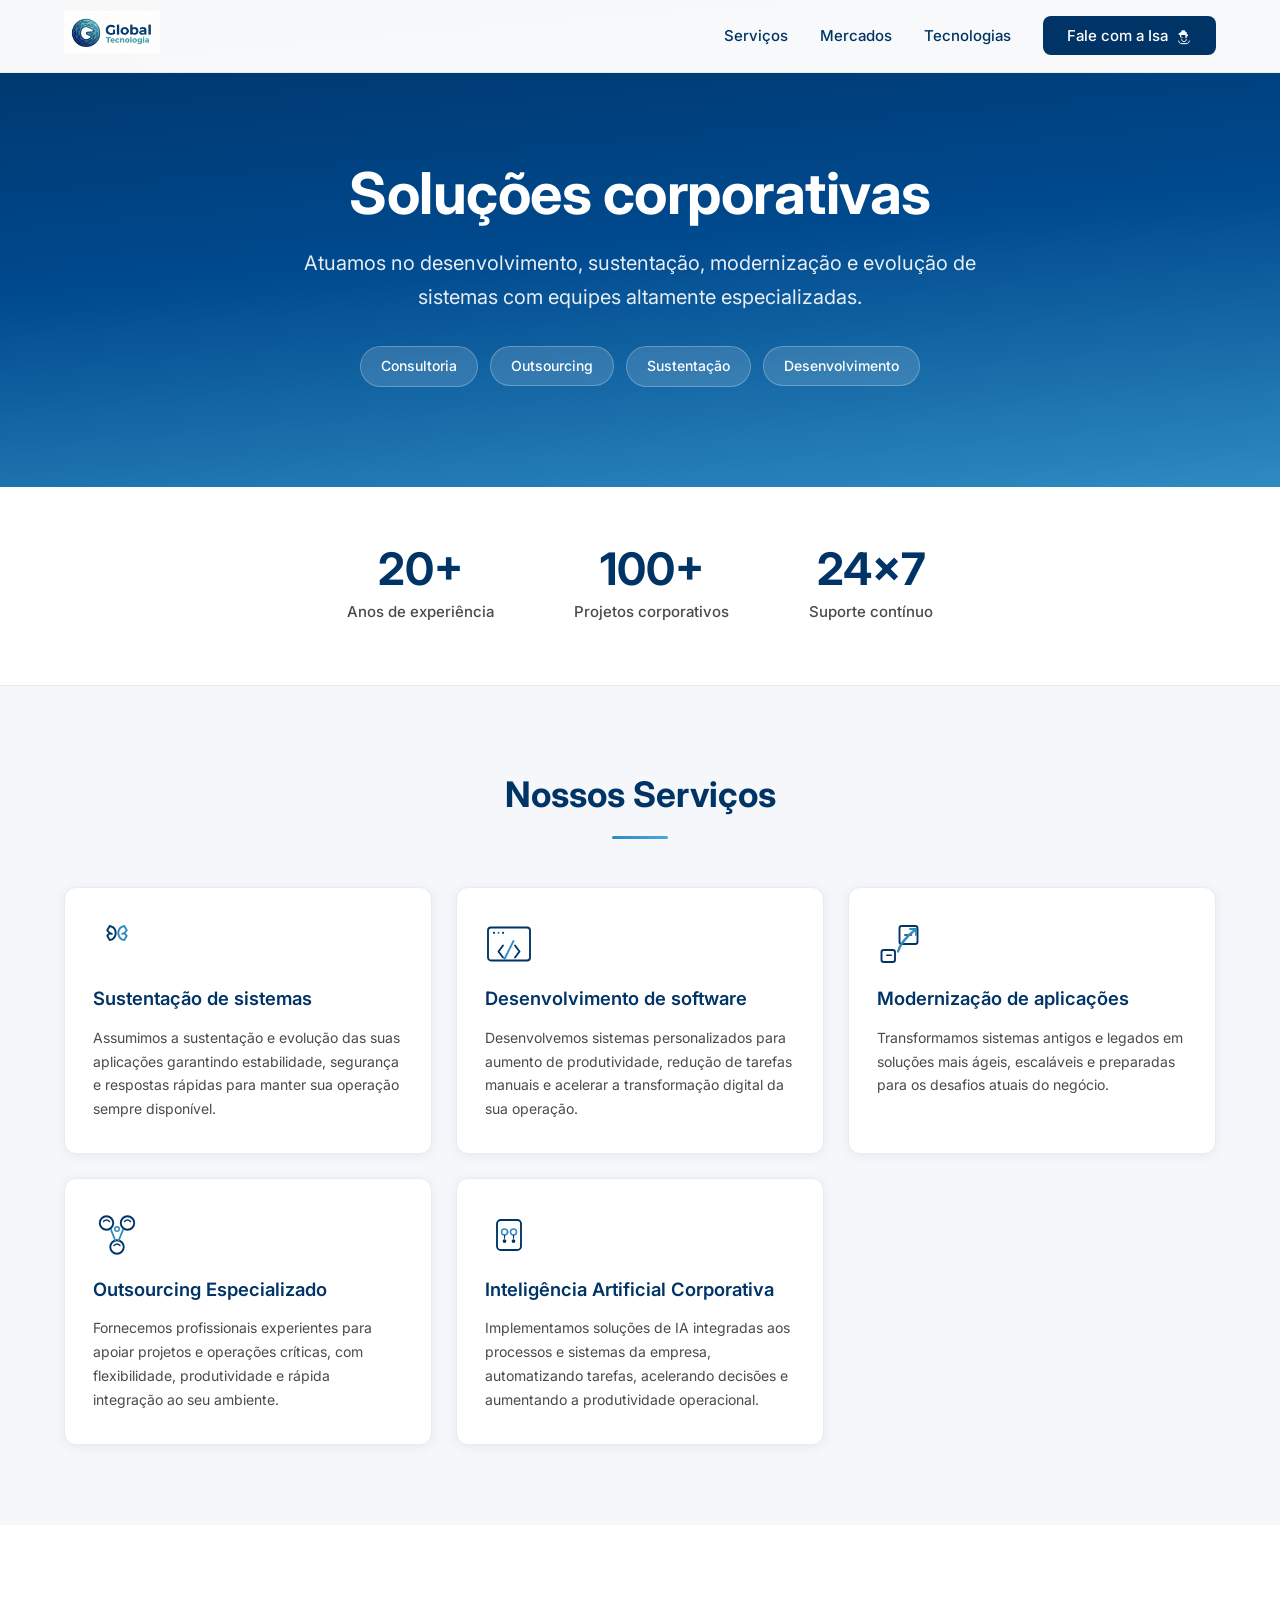
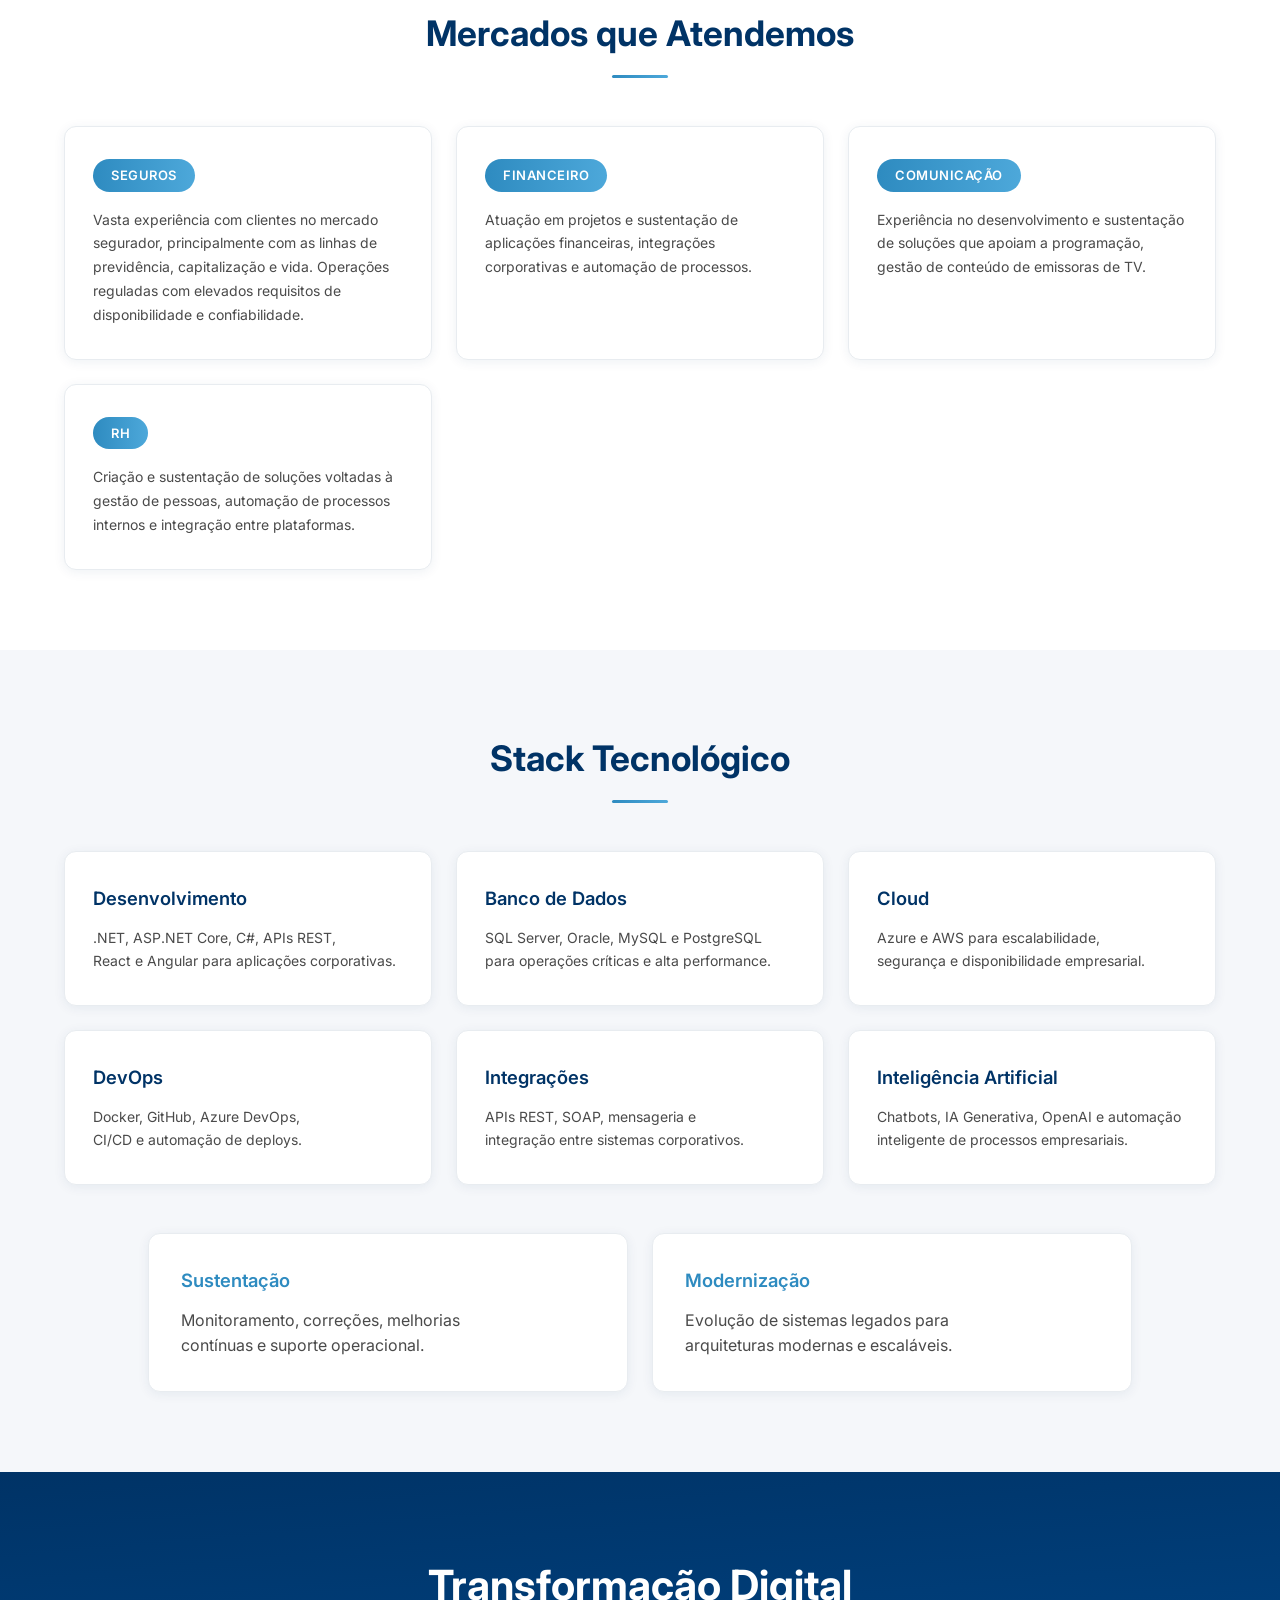
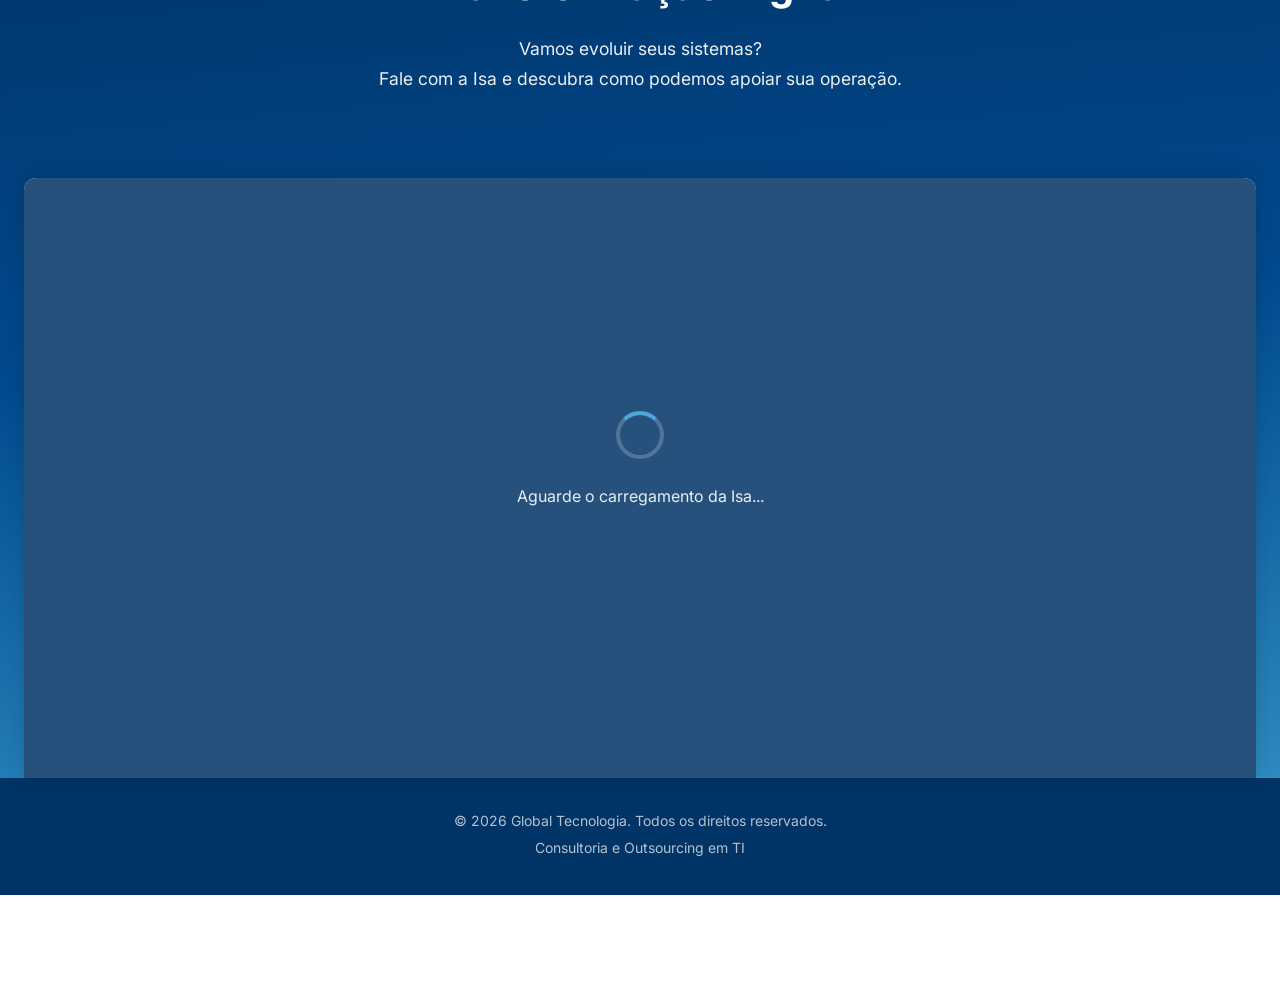
==== index.html @ 786ce719 "Initial commit: site institucional Global Tecnologia (HTML/CSS/JS)" ====
<!DOCTYPE html>
<html lang="pt-BR">
<head>
  <meta charset="UTF-8">
  <meta name="viewport" content="width=device-width, initial-scale=1.0">
  <title>Global Tecnologia — Consultoria e Outsourcing em TI</title>
  <meta name="description" content="Soluções corporativas em consultoria e outsourcing em TI. Sustentação, desenvolvimento, modernização de sistemas e inteligência artificial. 20+ anos de experiência.">
  <link rel="stylesheet" href="css/style.css">
  <!-- Google Fonts -->
  <link rel="preconnect" href="https://fonts.googleapis.com">
  <link rel="preconnect" href="https://fonts.gstatic.com" crossorigin>
  <link href="https://fonts.googleapis.com/css2?family=Inter:wght@400;500;600;700&display=swap" rel="stylesheet">
</head>
<body>

  <!-- ========== HEADER / NAV ========== -->
  <header class="header">
    <div class="container header-inner">
      <a href="#" class="logo-link">
        <img src="images/logo-global-tecnologia.png" alt="Global Tecnologia" class="logo">
      </a>
      <nav class="nav" id="mainNav">
        <button class="nav-toggle" id="navToggle" aria-label="Abrir menu">
          <span></span><span></span><span></span>
        </button>
        <ul class="nav-list">
          <li><a href="#servicos">Serviços</a></li>
          <li><a href="#mercados">Mercados</a></li>
          <li><a href="#tecnologias">Tecnologias</a></li>
          <li><a href="#contato" class="btn btn-nav">
            Fale com a Isa
            <svg viewBox="0 0 24 24" xmlns="http://www.w3.org/2000/svg" width="16" height="16" style="margin-left:4px;vertical-align:middle;">
              <path d="M12 2a2 2 0 012 2c.74 0 1.45.32 1.91.87l.06.08A2 2 0 0116 7v1h1a1 1 0 011 1v1a1 1 0 01-1 1h-1v1c0 .53-.43 1-1 1s-1-.47-1-1V9H8v2.5c0 .53-.43 1-1 1s-1-.47-1-1V9H5a1 1 0 01-1-1V7a1 1 0 011-1h1V7a2 2 0 01.1-.63l.06-.08A2 2 0 018 4a2 2 0 012-2h2z" fill="#ffffff"/>
              <path d="M9 12a1 1 0 100 2 1 1 0 000-2zm6 0a1 1 0 100 2 1 1 0 000-2z" fill="#ffffff"/>
              <path d="M8.5 16c0 1.5 1.5 3 3.5 3s3.5-1.5 3.5-3" fill="none" stroke="#ffffff" stroke-width="1.5" stroke-linecap="round"/>
              <path d="M4 18c0 2 2 4 5 4h6c3 0 5-2 5-4" fill="none" stroke="#ffffff" stroke-width="1.5" stroke-linecap="round"/>
            </svg>
          </a></li>
        </ul>
      </nav>
    </div>
  </header>

  <!-- ========== HERO ========== -->
  <section class="hero" id="inicio">
    <div class="container hero-inner">
      <h1 class="hero-title">Soluções corporativas</h1>
      <p class="hero-subtitle">
        Atuamos no desenvolvimento, sustentação, modernização e evolução
        de sistemas com equipes altamente especializadas.
      </p>
      <div class="hero-tags">
        <span>Consultoria</span>
        <span>Outsourcing</span>
        <span>Sustentação</span>
        <span>Desenvolvimento</span>
      </div>
    </div>
  </section>

  <!-- ========== NÚMEROS ========== -->
  <section class="numbers">
    <div class="container numbers-grid">
      <div class="number-card">
        <span class="number-value">20+</span>
        <span class="number-label">Anos de experiência</span>
      </div>
      <div class="number-card">
        <span class="number-value">100+</span>
        <span class="number-label">Projetos corporativos</span>
      </div>
      <div class="number-card">
        <span class="number-value">24x7</span>
        <span class="number-label">Suporte contínuo</span>
      </div>
    </div>
  </section>

  <!-- ========== SERVIÇOS ========== -->
  <section class="services" id="servicos">
    <div class="container">
      <h2 class="section-title">Nossos Serviços</h2>
      <div class="cards-grid">
        <div class="card service-card">
          <div class="card-icon">
            <svg viewBox="0 0 64 64" xmlns="http://www.w3.org/2000/svg">
              <path d="M25.2 18.4l-3.4-1.4L19 13.7l3.3-5.7 4 1.4a10 10 0 010 16l-4 1.4-3.3-5.7 2.8-3.3z" fill="none" stroke="#003366" stroke-width="2.5" stroke-linejoin="round"/>
              <path d="M38.8 18.4l3.4-1.4L45 13.7l-3.3-5.7-4 1.4a10 10 0 000 16l4 1.4 3.3-5.7-2.8-3.3z" fill="none" stroke="#2E8BC0" stroke-width="2.5" stroke-linejoin="round"/>
            </svg>
          </div>
          <h3>Sustentação de sistemas</h3>
          <p>Assumimos a sustentação e evolução das suas aplicações garantindo estabilidade, segurança e respostas rápidas para manter sua operação sempre disponível.</p>
        </div>
        <div class="card service-card">
          <div class="card-icon">
            <svg viewBox="0 0 64 64" xmlns="http://www.w3.org/2000/svg">
              <rect x="4" y="10" rx="4" ry="4" width="56" height="44" fill="none" stroke="#003366" stroke-width="2.5"/>
              <circle cx="12" cy="17" r="1.5" fill="#003366"/>
              <circle cx="18" cy="17" r="1.5" fill="#2E8BC0"/>
              <circle cx="24" cy="17" r="1.5" fill="#003366"/>
              <polyline points="24,34 18,42 24,50" fill="none" stroke="#003366" stroke-width="2.5" stroke-linecap="round" stroke-linejoin="round"/>
              <polyline points="40,34 46,42 40,50" fill="none" stroke="#003366" stroke-width="2.5" stroke-linecap="round" stroke-linejoin="round"/>
              <line x1="38" y1="28" x2="26" y2="52" stroke="#2E8BC0" stroke-width="2.5" stroke-linecap="round"/>
            </svg>
          </div>
          <h3>Desenvolvimento de software</h3>
          <p>Desenvolvemos sistemas personalizados para aumento de produtividade, redução de tarefas manuais e acelerar a transformação digital da sua operação.</p>
        </div>
        <div class="card service-card">
          <div class="card-icon">
            <svg viewBox="0 0 64 64" xmlns="http://www.w3.org/2000/svg">
              <rect x="6" y="40" rx="3" ry="3" width="18" height="16" fill="none" stroke="#003366" stroke-width="2.5"/>
              <line x1="13" y1="47" x2="19" y2="47" stroke="#003366" stroke-width="2" stroke-linecap="round"/>
              <rect x="30" y="8" rx="3" ry="3" width="24" height="24" fill="none" stroke="#003366" stroke-width="2.5"/>
              <line x1="37" y1="20" x2="46" y2="20" stroke="#003366" stroke-width="2" stroke-linecap="round"/>
              <path d="M28 42 Q32 28 52 12" fill="none" stroke="#2E8BC0" stroke-width="3" stroke-linecap="round" stroke-linejoin="round"/>
              <polyline points="44,12 52,12 52,20" fill="none" stroke="#2E8BC0" stroke-width="2.5" stroke-linecap="round" stroke-linejoin="round"/>
            </svg>
          </div>
          <h3>Modernização de aplicações</h3>
          <p>Transformamos sistemas antigos e legados em soluções mais ágeis, escaláveis e preparadas para os desafios atuais do negócio.</p>
        </div>
        <div class="card service-card">
          <div class="card-icon">
            <svg viewBox="0 0 64 64" xmlns="http://www.w3.org/2000/svg">
              <circle cx="18" cy="16" r="9" fill="none" stroke="#003366" stroke-width="2.5"/>
              <path d="M14 14 Q18 10 22 14" fill="none" stroke="#003366" stroke-width="2" stroke-linecap="round"/>
              <circle cx="46" cy="16" r="9" fill="none" stroke="#003366" stroke-width="2.5"/>
              <path d="M42 14 Q46 10 50 14" fill="none" stroke="#003366" stroke-width="2" stroke-linecap="round"/>
              <circle cx="32" cy="48" r="9" fill="none" stroke="#003366" stroke-width="2.5"/>
              <path d="M28 46 Q32 42 36 46" fill="none" stroke="#003366" stroke-width="2" stroke-linecap="round"/>
              <line x1="24" y1="25" x2="30" y2="40" stroke="#2E8BC0" stroke-width="2.5" stroke-linecap="round"/>
              <line x1="40" y1="25" x2="34" y2="40" stroke="#2E8BC0" stroke-width="2.5" stroke-linecap="round"/>
              <circle cx="32" cy="24" r="3" fill="none" stroke="#2E8BC0" stroke-width="2"/>
            </svg>
          </div>
          <h3>Outsourcing Especializado</h3>
          <p>Fornecemos profissionais experientes para apoiar projetos e operações críticas, com flexibilidade, produtividade e rápida integração ao seu ambiente.</p>
        </div>
        <div class="card service-card">
          <div class="card-icon">
            <svg viewBox="0 0 64 64" xmlns="http://www.w3.org/2000/svg">
              <rect x="16" y="12" rx="5" ry="5" width="32" height="40" fill="none" stroke="#003366" stroke-width="2.5"/>
              <circle cx="26" cy="28" r="4" fill="none" stroke="#2E8BC0" stroke-width="2"/>
              <circle cx="38" cy="28" r="4" fill="none" stroke="#2E8BC0" stroke-width="2"/>
              <line x1="30" y1="28" x2="34" y2="28" stroke="#2E8BC0" stroke-width="1.5" stroke-dasharray="2,2"/>
              <circle cx="26" cy="40" r="2.5" fill="#003366"/>
              <circle cx="38" cy="40" r="2.5" fill="#003366"/>
              <line x1="26" y1="32" x2="26" y2="37" stroke="#003366" stroke-width="1.5"/>
              <line x1="38" y1="32" x2="38" y2="37" stroke="#003366" stroke-width="1.5"/>
            </svg>
          </div>
          <h3>Inteligência Artificial Corporativa</h3>
          <p>Implementamos soluções de IA integradas aos processos e sistemas da empresa, automatizando tarefas, acelerando decisões e aumentando a produtividade operacional.</p>
        </div>
      </div>
    </div>
  </section>

  <!-- ========== MERCADOS / VERTICAIS ========== -->
  <section class="markets" id="mercados">
    <div class="container">
      <h2 class="section-title">Mercados que Atendemos</h2>
      <div class="cards-grid">
        <div class="card market-card">
          <div class="market-tag">Seguros</div>
          <p>Vasta experiência com clientes no mercado segurador, principalmente com as linhas de previdência, capitalização e vida. Operações reguladas com elevados requisitos de disponibilidade e confiabilidade.</p>
        </div>
        <div class="card market-card">
          <div class="market-tag">Financeiro</div>
          <p>Atuação em projetos e sustentação de aplicações financeiras, integrações corporativas e automação de processos.</p>
        </div>
        <div class="card market-card">
          <div class="market-tag">Comunicação</div>
          <p>Experiência no desenvolvimento e sustentação de soluções que apoiam a programação, gestão de conteúdo de emissoras de TV.</p>
        </div>
        <div class="card market-card">
          <div class="market-tag">RH</div>
          <p>Criação e sustentação de soluções voltadas à gestão de pessoas, automação de processos internos e integração entre plataformas.</p>
        </div>
      </div>
    </div>
  </section>

  <!-- ========== TECNOLOGIAS ========== -->
  <section class="technologies" id="tecnologias">
    <div class="container">
      <h2 class="section-title">Stack Tecnológico</h2>
      <div class="cards-grid tech-grid">
        <div class="card tech-card">
          <h3>Desenvolvimento</h3>
          <p>.NET, ASP.NET Core, C#, APIs REST,<br>React e Angular para aplicações corporativas.</p>
        </div>
        <div class="card tech-card">
          <h3>Banco de Dados</h3>
          <p>SQL Server, Oracle, MySQL e PostgreSQL<br>para operações críticas e alta performance.</p>
        </div>
        <div class="card tech-card">
          <h3>Cloud</h3>
          <p>Azure e AWS para escalabilidade,<br>segurança e disponibilidade empresarial.</p>
        </div>
        <div class="card tech-card">
          <h3>DevOps</h3>
          <p>Docker, GitHub, Azure DevOps,<br>CI/CD e automação de deploys.</p>
        </div>
        <div class="card tech-card">
          <h3>Integrações</h3>
          <p>APIs REST, SOAP, mensageria e<br>integração entre sistemas corporativos.</p>
        </div>
        <div class="card tech-card">
          <h3>Inteligência Artificial</h3>
          <p>Chatbots, IA Generativa, OpenAI e automação<br>inteligente de processos empresariais.</p>
        </div>
      </div>

      <!-- Pilares secundários -->
      <div class="pillars-grid">
        <div class="pillar">
          <h3>Sustentação</h3>
          <p>Monitoramento, correções, melhorias<br>contínuas e suporte operacional.</p>
        </div>
        <div class="pillar">
          <h3>Modernização</h3>
          <p>Evolução de sistemas legados para<br>arquiteturas modernas e escaláveis.</p>
        </div>
      </div>
    </div>
  </section>

  <!-- ========== CTA / ISA CHAT ========== -->
  <section class="cta isa-section" id="contato">
    <div class="container cta-inner">
      <h2>Transformação Digital</h2>
      <p>Vamos evoluir seus sistemas?<br>Fale com a Isa e descubra como podemos apoiar sua operação.</p>
    </div>
    <div class="cta-wrapper">
      <iframe src="https://isa.webconnect.com.br" title="Chat da Isa" class="isa-iframe"></iframe>
      <div class="isa-fallback">
        <h3>⚠️ Isa não está disponível no momento</h3>
        <p>Não foi possível carregar o chat. Tente novamente mais tarde.</p>
      </div>
      <div class="isa-loading">
        <div class="isa-loading-spinner"></div>
        <p>Aguarde o carregamento da Isa...</p>
      </div>
    </div>
  </section>

  <!-- ========== FOOTER ========== -->
  <footer class="footer">
    <div class="container footer-inner">
      <p>&copy; 2026 Global Tecnologia. Todos os direitos reservados.</p>
      <p>Consultoria e Outsourcing em TI</p>
    </div>
  </footer>

  <script src="javascript/main.js"></script>
</body>
</html>
---- css/style.css ----
/* ============================================
   Global Tecnologia — Novo Site
   Paleta baseada na logo: #003366 → #2E8BC0 → #4DA8DA
   ============================================ */

*,
*::before,
*::after {
  margin: 0;
  padding: 0;
  box-sizing: border-box;
}

:root {
  --azul-escuro: #003366;
  --azul-medio: #2E8BC0;
  --azul-claro: #4DA8DA;
  --branco: #FFFFFF;
  --cinza-fundo: #F5F7FA;
  --cinza-texto: #4A4A4A;
  --cinza-leve: #E8ECF0;
  --sombra-card: 0 2px 12px rgba(0, 51, 102, 0.07);
  --sombra-hover: 0 6px 24px rgba(0, 51, 102, 0.13);
  --transicao: 0.25s ease;
  --max-width: 1200px;
  --radius: 12px;
}

html { scroll-behavior: smooth; }

body {
  font-family: 'Inter', -apple-system, BlinkMacSystemFont, 'Segoe UI', Roboto, sans-serif;
  color: var(--cinza-texto);
  line-height: 1.6;
  background: var(--branco);
}

.container {
  max-width: var(--max-width);
  margin: 0 auto;
  padding: 0 24px;
}

/* ========== HEADER ========== */
.header {
  position: fixed;
  top: 0; left: 0; right: 0; z-index: 1000;
  background: rgba(255, 255, 255, 0.97);
  backdrop-filter: blur(8px);
  border-bottom: 1px solid var(--cinza-leve);
  transition: box-shadow var(--transicao);
}
.header.scrolled { box-shadow: 0 2px 16px rgba(0, 51, 102, 0.08); }

.header-inner {
  display: flex;
  align-items: center;
  justify-content: space-between;
  height: 72px;
}

.logo-link { text-decoration: none; }
.logo { height: 42px; width: auto; }

/* ========== NAV ========== */
.nav-toggle {
  display: none;
  flex-direction: column; gap: 5px;
  background: none; border: none; cursor: pointer; padding: 4px;
}
.nav-toggle span {
  display: block; width: 24px; height: 2px;
  background: var(--azul-escuro); border-radius: 2px;
  transition: var(--transicao);
}

.nav-list {
  display: flex; align-items: center; gap: 32px;
  list-style: none;
}

.nav-list a {
  text-decoration: none; color: var(--azul-escuro);
  font-weight: 500; font-size: 15px;
  transition: color var(--transicao);
}
.nav-list a:hover { color: var(--azul-medio); }

.btn-nav {
  background: var(--azul-escuro);
  color: var(--branco) !important;
  padding: 10px 24px; border-radius: 8px;
  transition: background var(--transicao);
}
.btn-nav:hover { background: var(--azul-medio); }

/* ========== HERO ========== */
.hero {
  padding: 160px 0 100px;
  background: linear-gradient(175deg, var(--azul-escuro) 0%, #004A8F 50%, var(--azul-medio) 100%);
  color: var(--branco); text-align: center;
}

.hero-title {
  font-size: clamp(2.4rem, 5vw, 3.6rem);
  font-weight: 700; line-height: 1.15;
  margin-bottom: 20px; letter-spacing: -0.5px;
}

.hero-subtitle {
  font-size: clamp(1.05rem, 2vw, 1.25rem);
  max-width: 680px; margin: 0 auto 32px;
  opacity: 0.9; line-height: 1.7;
}

.hero-tags { display: flex; justify-content: center; gap: 12px; flex-wrap: wrap; }
.hero-tags span {
  background: rgba(255, 255, 255, 0.14);
  border: 1px solid rgba(255, 255, 255, 0.25);
  padding: 8px 20px; border-radius: 50px;
  font-size: 14px; font-weight: 500;
  backdrop-filter: blur(4px);
}

/* ========== NÚMEROS ========== */
.numbers { background: var(--branco); padding: 60px 0; border-bottom: 1px solid var(--cinza-leve); }

.numbers-grid { display: flex; justify-content: center; gap: 80px; flex-wrap: wrap; }
.number-card { text-align: center; }

.number-value {
  display: block; font-size: 2.8rem;
  font-weight: 700; color: var(--azul-escuro); line-height: 1;
  margin-bottom: 8px;
}

.number-label { font-size: 15px; color: var(--cinza-texto); font-weight: 500; }

/* ========== SEÇÕES ========== */
.section-title {
  text-align: center;
  font-size: clamp(1.6rem, 3vw, 2.2rem);
  font-weight: 700; color: var(--azul-escuro);
  margin-bottom: 48px; position: relative;
}
.section-title::after {
  content: ''; display: block;
  width: 56px; height: 3px;
  background: linear-gradient(90deg, var(--azul-medio), var(--azul-claro));
  margin: 14px auto 0; border-radius: 2px;
}

.services { padding: 80px 0; background: var(--cinza-fundo); }
.markets { padding: 80px 0; background: var(--branco); }
.technologies { padding: 80px 0; background: var(--cinza-fundo); }

/* ========== CARDS ========== */
.cards-grid { display: grid; grid-template-columns: repeat(auto-fit, minmax(300px, 1fr)); gap: 24px; }

.card {
  background: var(--branco);
  border-radius: var(--radius);
  padding: 32px 28px;
  box-shadow: var(--sombra-card);
  border: 1px solid var(--cinza-leve);
  transition: transform var(--transicao), box-shadow var(--transicao);
}
.card:hover { transform: translateY(-4px); box-shadow: var(--sombra-hover); }

.service-card h3, .tech-card h3, .pillar h3 {
  font-size: 1.15rem; font-weight: 600;
  color: var(--azul-escuro); margin-bottom: 12px;
}

.card p { font-size: 14px; line-height: 1.7; color: var(--cinza-texto); }

/* ========== ÍCONES ========== */
.card-icon { font-size: 2rem; margin-bottom: 16px; display: block; }
.card-icon svg { width: 48px; height: 48px; display: block; }

/* ========== MERCADO TAG ========== */
.market-tag {
  display: inline-block;
  background: linear-gradient(90deg, var(--azul-medio), var(--azul-claro));
  color: var(--branco);
  padding: 6px 18px; border-radius: 50px;
  font-size: 13px; font-weight: 600;
  text-transform: uppercase; letter-spacing: 0.5px;
  margin-bottom: 16px;
}

/* ========== TECH GRID ========== */
.tech-grid { grid-template-columns: repeat(auto-fit, minmax(340px, 1fr)); }

/* ========== PILARES SECUNDÁRIOS ========== */
.pillars-grid { display: flex; gap: 24px; margin-top: 48px; justify-content: center; }
.pillar {
  background: var(--branco);
  border-radius: var(--radius);
  padding: 32px;
  box-shadow: var(--sombra-card);
  border: 1px solid var(--cinza-leve);
  flex: 1; max-width: 480px;
}
.pillar h3 { color: var(--azul-medio); margin-bottom: 12px; }

/* ========== CTA ========== */
.cta {
  background: linear-gradient(175deg, var(--azul-escuro) 0%, #004A8F 50%, var(--azul-medio) 100%);
  color: var(--branco); text-align: center;
}

.cta .cta-inner { padding: 80px 0 24px; }
.cta h2 {
  font-size: clamp(1.8rem, 3.5vw, 2.6rem);
  font-weight: 700; margin-bottom: 16px;
}
.cta p {
  font-size: 1.1rem;
  max-width: 560px; margin: 0 auto 36px;
  opacity: 0.92; line-height: 1.7;
}

/* ========== IFRAME ISA — dynamic shrink on scroll up ========== */
.cta.isa-section {
  position: relative;
  z-index: 1;
}

.cta-wrapper {
  position: relative;
  width: calc(100% - 48px);
  margin: 24px auto 0;
  border-radius: var(--radius) var(--radius) 0 0;
  overflow: hidden;
  box-shadow: 0 -2px 24px rgba(0, 0, 0, 0.15);
}

.isa-iframe {
  display: block;
  width: 100%;
  height: 100%;
  min-height: 300px;
  border: none;
  background: #fff;
}

.isa-fallback {
  display: none;
  position: absolute;
  inset: 0;
  padding: 60px 40px;
  text-align: center;
  color: var(--azul-escuro);
  background: rgba(0, 51, 102, 0.85);
}

.isa-fallback h3 {
  font-size: 1.4rem;
  margin-bottom: 8px;
  color: var(--branco);
}

.isa-fallback p {
  font-size: 1rem;
  opacity: 0.85;
}

.isa-loading {
  display: flex;
  flex-direction: column;
  align-items: center;
  justify-content: center;
  position: absolute;
  inset: 0;
  gap: 24px;
  background: rgba(0, 51, 102, 0.85);
}

.isa-loading-spinner {
  width: 48px;
  height: 48px;
  border: 4px solid rgba(255, 255, 255, 0.2);
  border-top-color: var(--azul-claro);
  border-radius: 50%;
  animation: isa-spin 1s linear infinite;
}

@keyframes isa-spin {
  to { transform: rotate(360deg); }
}

.isa-loading p {
  color: var(--branco);
  font-size: 1rem;
  opacity: 0.9;
}

/* ========== FOOTER ========== */
.footer {
  background: var(--azul-escuro);
  color: rgba(255, 255, 255, 0.7);
  padding: 32px 0; text-align: center; font-size: 14px;
}
.footer-inner p { margin-bottom: 4px; }

/* ========== SCROLL REVEAL ========== */
.reveal {
  opacity: 0; transform: translateY(24px);
  transition: opacity 0.6s ease, transform 0.6s ease;
}
.reveal.visible { opacity: 1; transform: none; }

/* ========== RESPONSIVO ========== */
@media (max-width: 768px) {
  .header-inner { height: 64px; }

  .nav-toggle { display: flex; }

  .nav-list {
    position: fixed; top: 64px; left: 0; right: 0;
    background: var(--branco);
    flex-direction: column; gap: 0; padding: 12px 0;
    border-bottom: 1px solid var(--cinza-leve);
    box-shadow: 0 8px 24px rgba(0, 51, 102, 0.1);
    transform: translateY(-120%); opacity: 0;
    transition: transform 0.3s ease, opacity 0.3s ease;
    pointer-events: none;
  }
  .nav-list.open { transform: translateY(0); opacity: 1; pointer-events: all; }

  .nav-list li { width: 100%; }
  .nav-list a { display: block; padding: 14px 28px; font-size: 16px; }
  .btn-nav { text-align: center; margin: 8px 20px; }

  .hero { padding: 130px 0 72px; }
  .numbers-grid { gap: 40px; }
  .cards-grid, .tech-grid { grid-template-columns: 1fr; }
  .pillars-grid { flex-direction: column; }
  .pillar { max-width: none; }
  .services, .markets, .technologies, .cta { padding: 60px 0; }
}

@media (max-width: 480px) {
  .numbers-grid { gap: 32px; }
  .number-value { font-size: 2.2rem; }
}
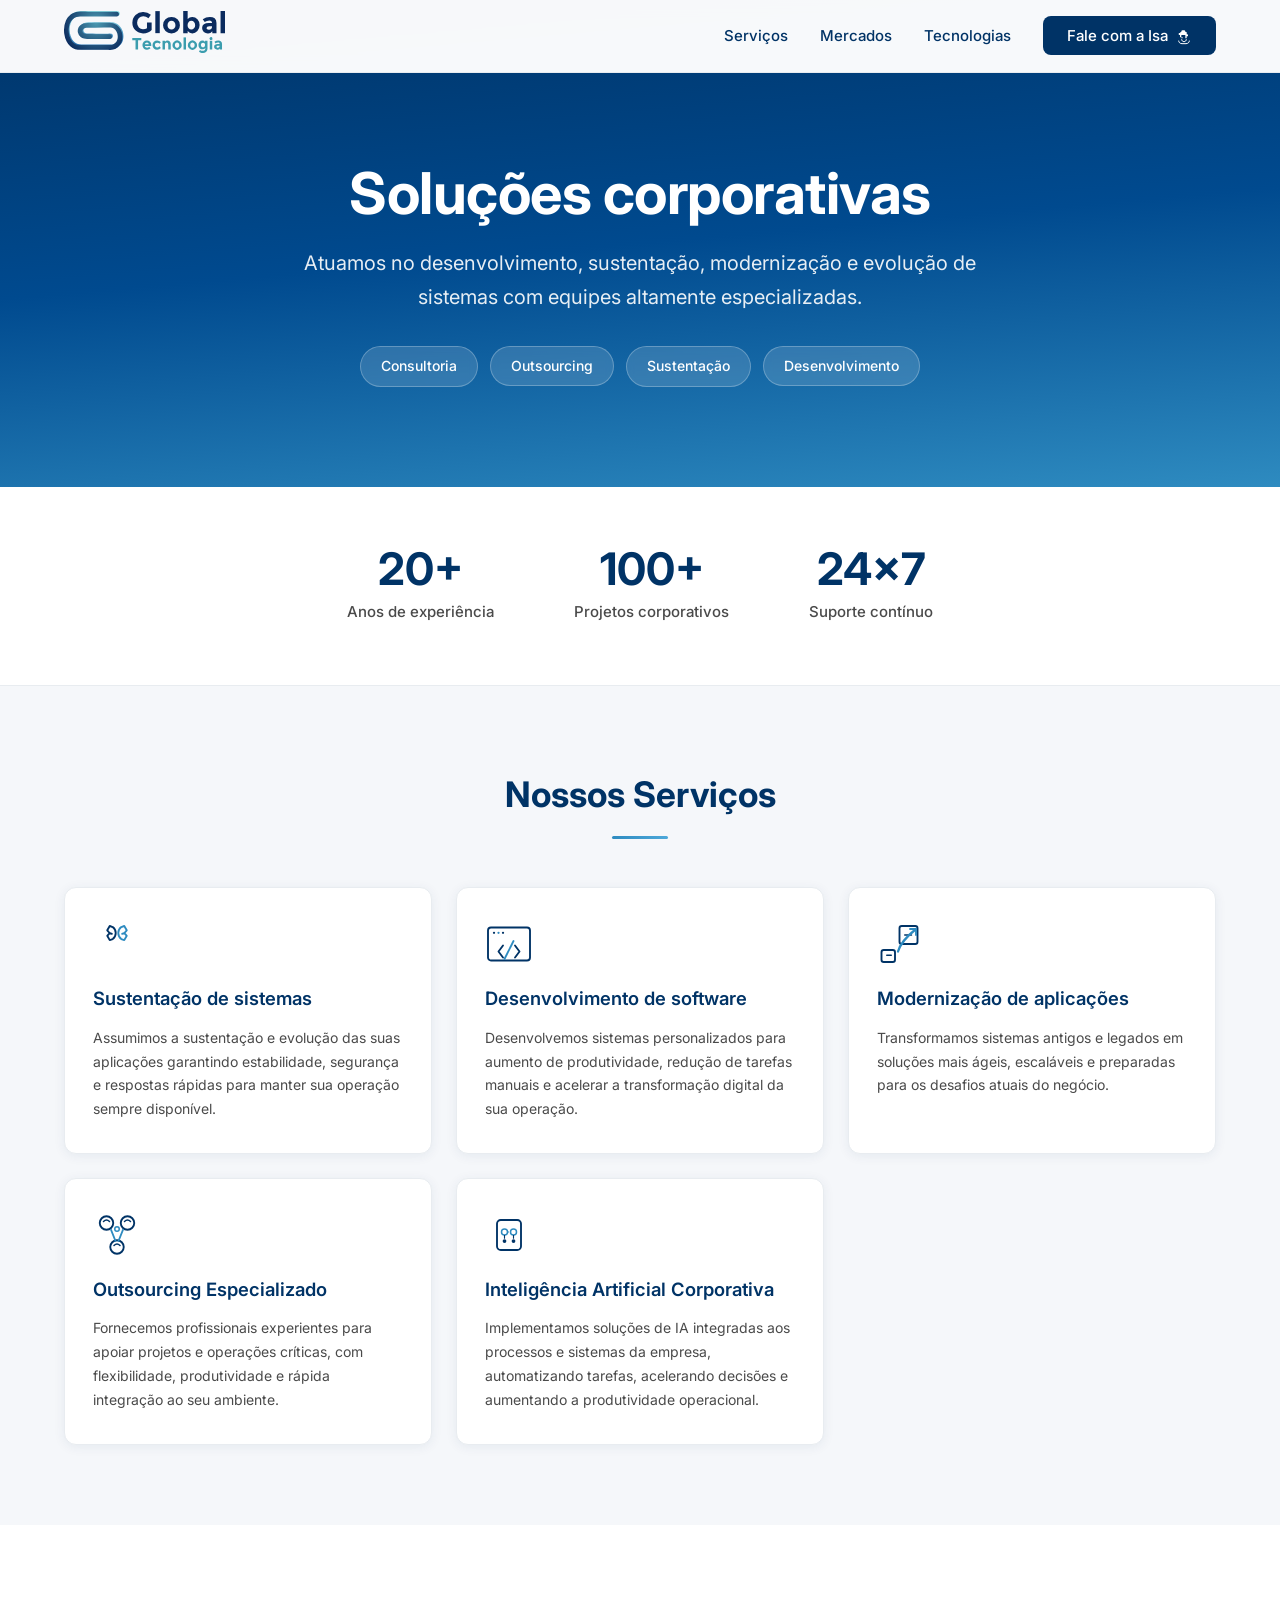
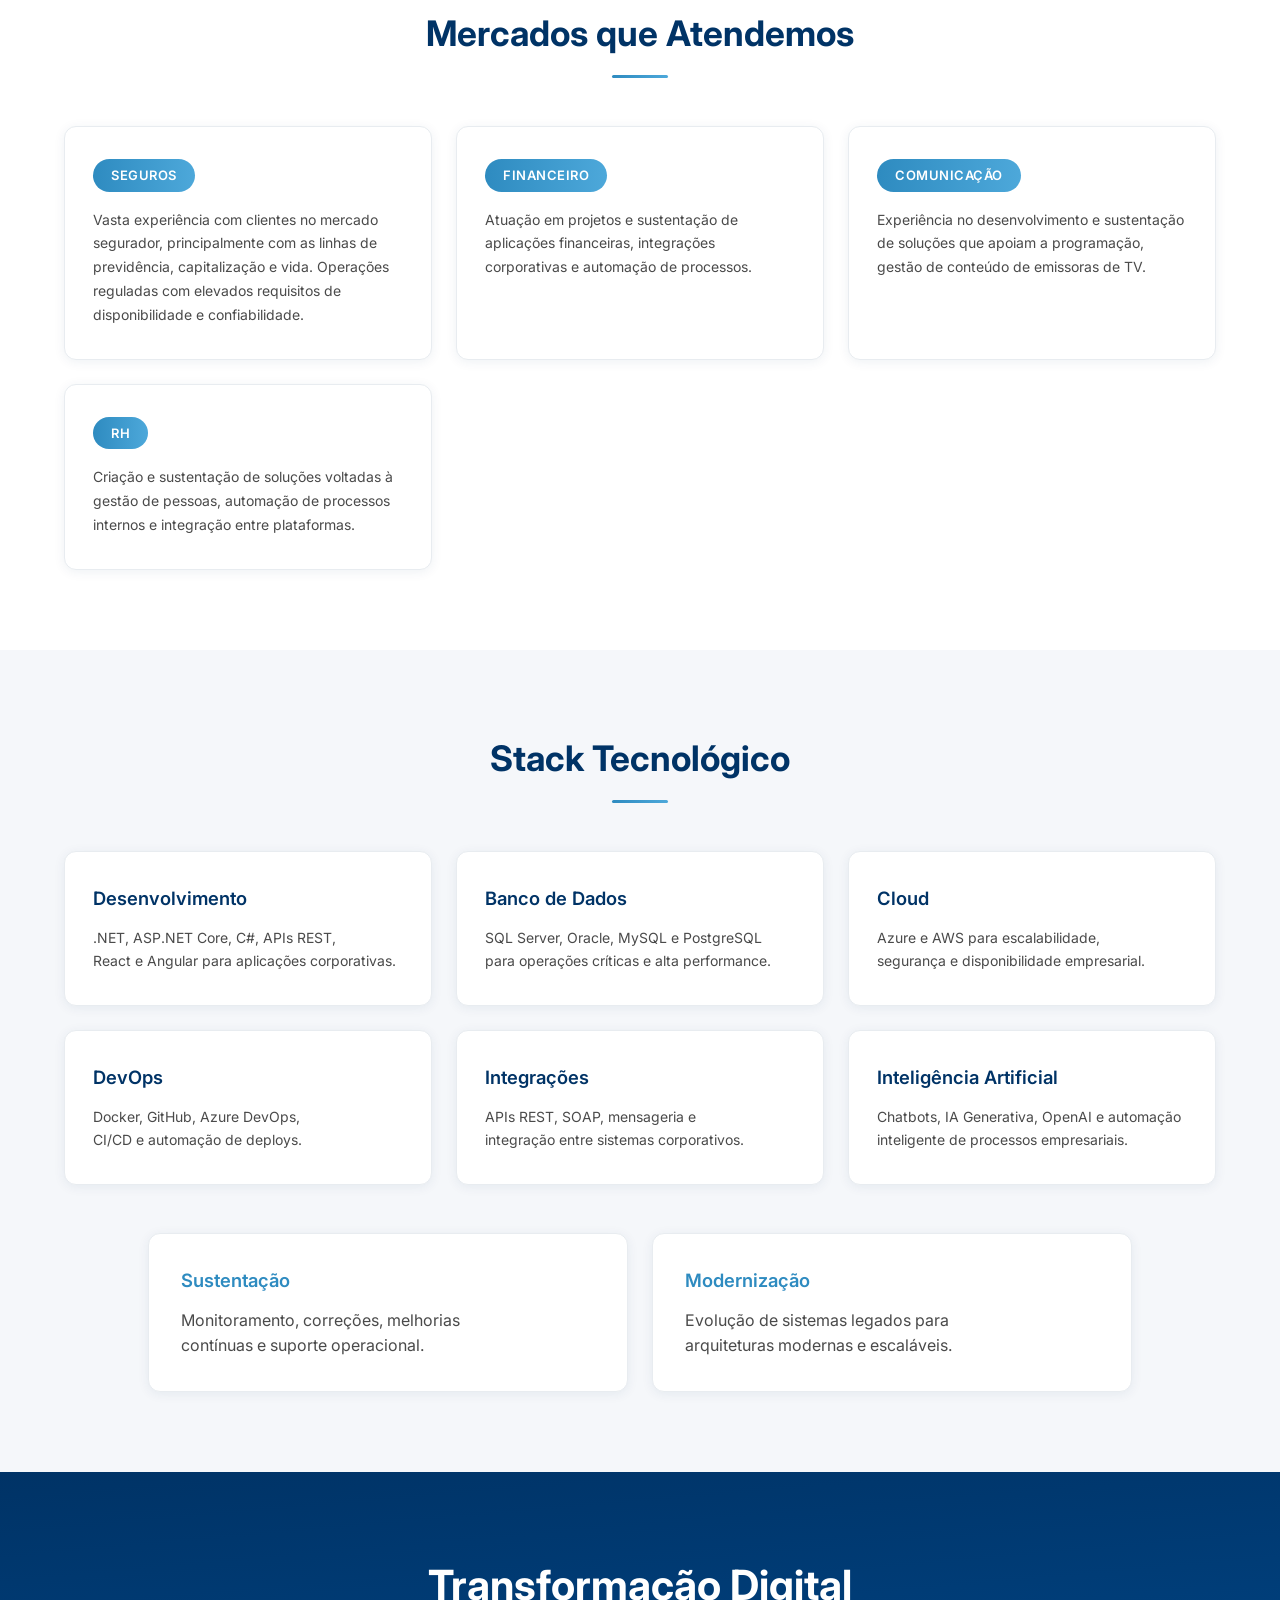
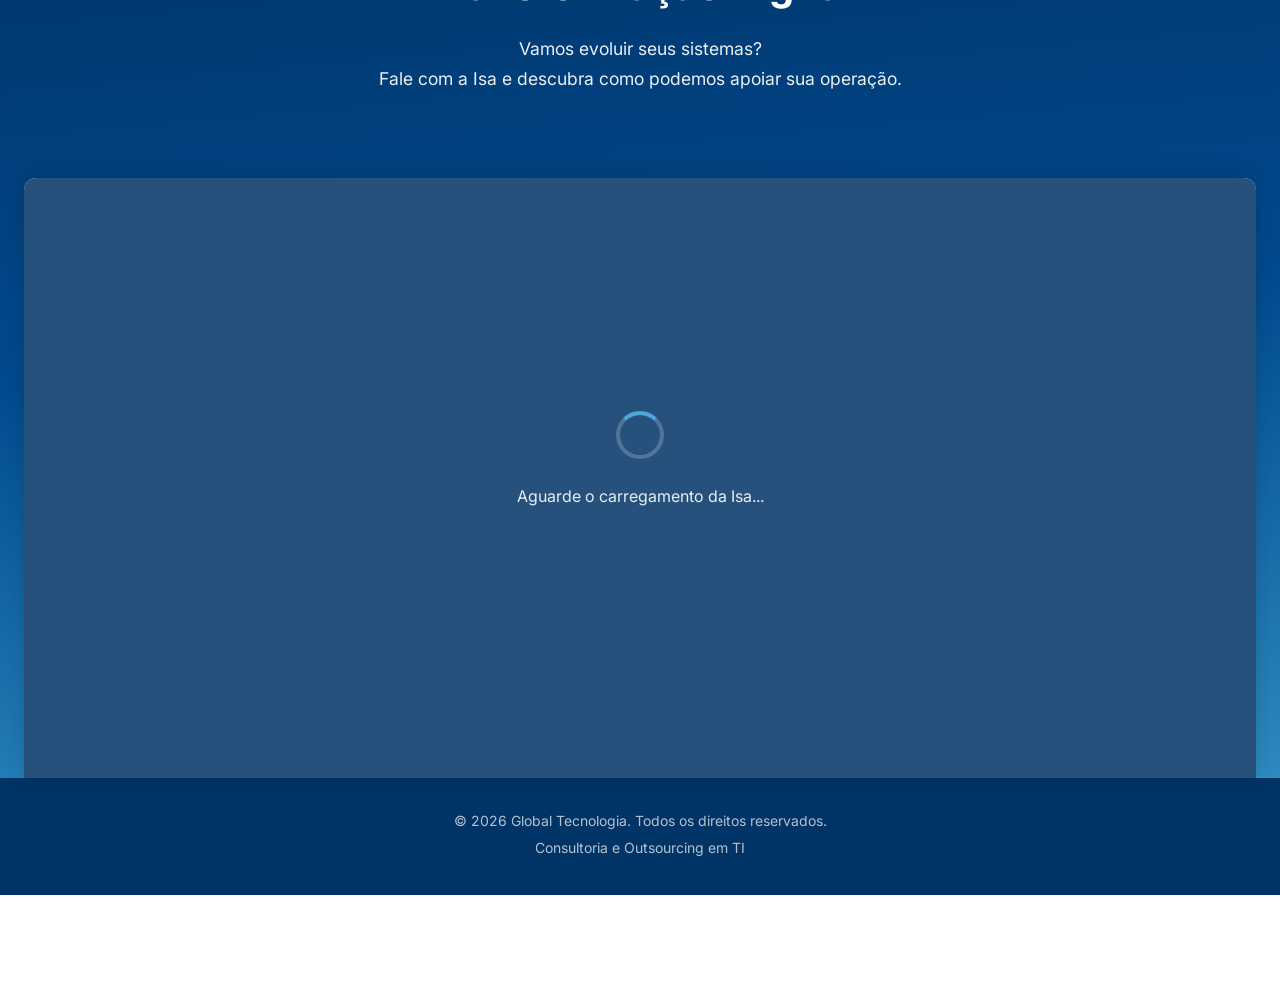
==== commit 4a56492f: "Aplica nova logo oficial em SVG + favicon" ====
--- a/index.html
+++ b/index.html
@@ -5,6 +5,7 @@
   <meta name="viewport" content="width=device-width, initial-scale=1.0">
   <title>Global Tecnologia — Consultoria e Outsourcing em TI</title>
   <meta name="description" content="Soluções corporativas em consultoria e outsourcing em TI. Sustentação, desenvolvimento, modernização de sistemas e inteligência artificial. 20+ anos de experiência.">
+  <link rel="icon" type="image/svg+xml" href="images/favicon.svg">
   <link rel="stylesheet" href="css/style.css">
   <!-- Google Fonts -->
   <link rel="preconnect" href="https://fonts.googleapis.com">
@@ -17,7 +18,7 @@
   <header class="header">
     <div class="container header-inner">
       <a href="#" class="logo-link">
-        <img src="images/logo-global-tecnologia.png" alt="Global Tecnologia" class="logo">
+        <img src="images/logo-global-tecnologia.svg" alt="Global Tecnologia" class="logo">
       </a>
       <nav class="nav" id="mainNav">
         <button class="nav-toggle" id="navToggle" aria-label="Abrir menu">
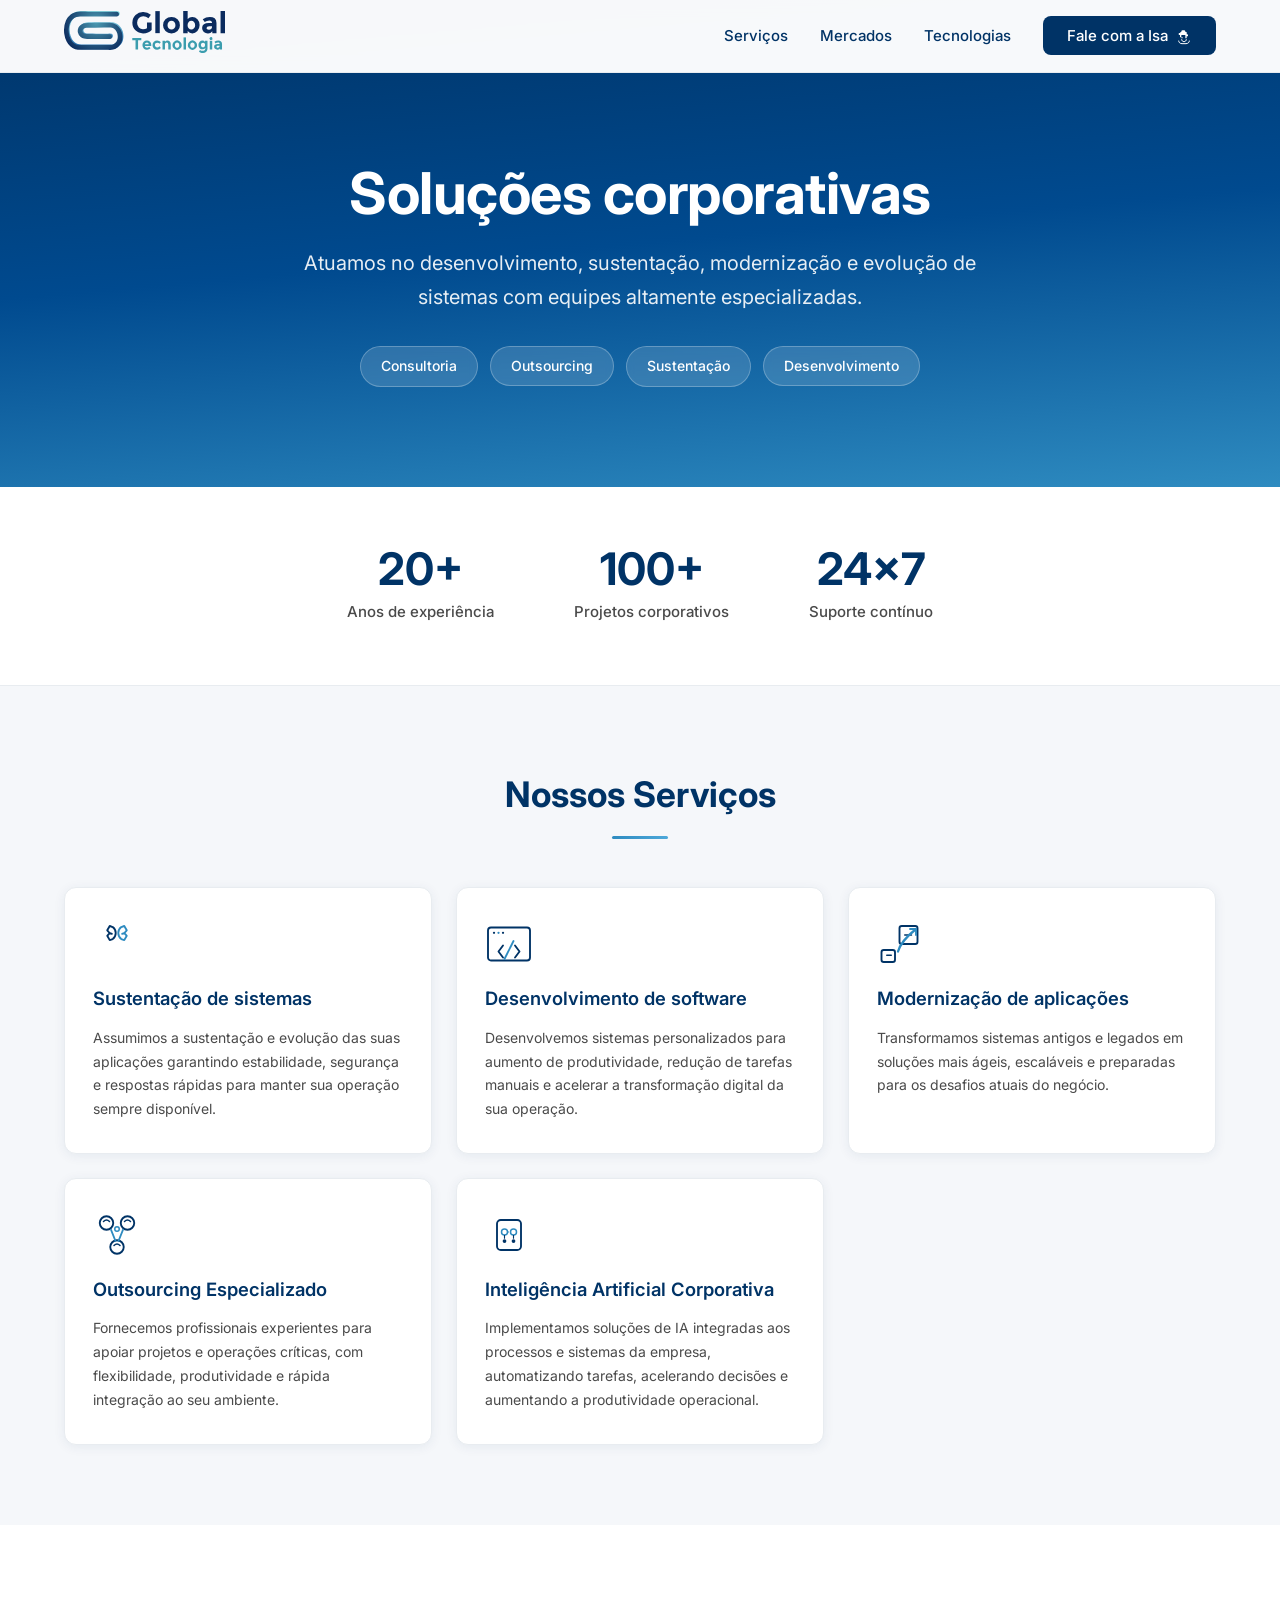
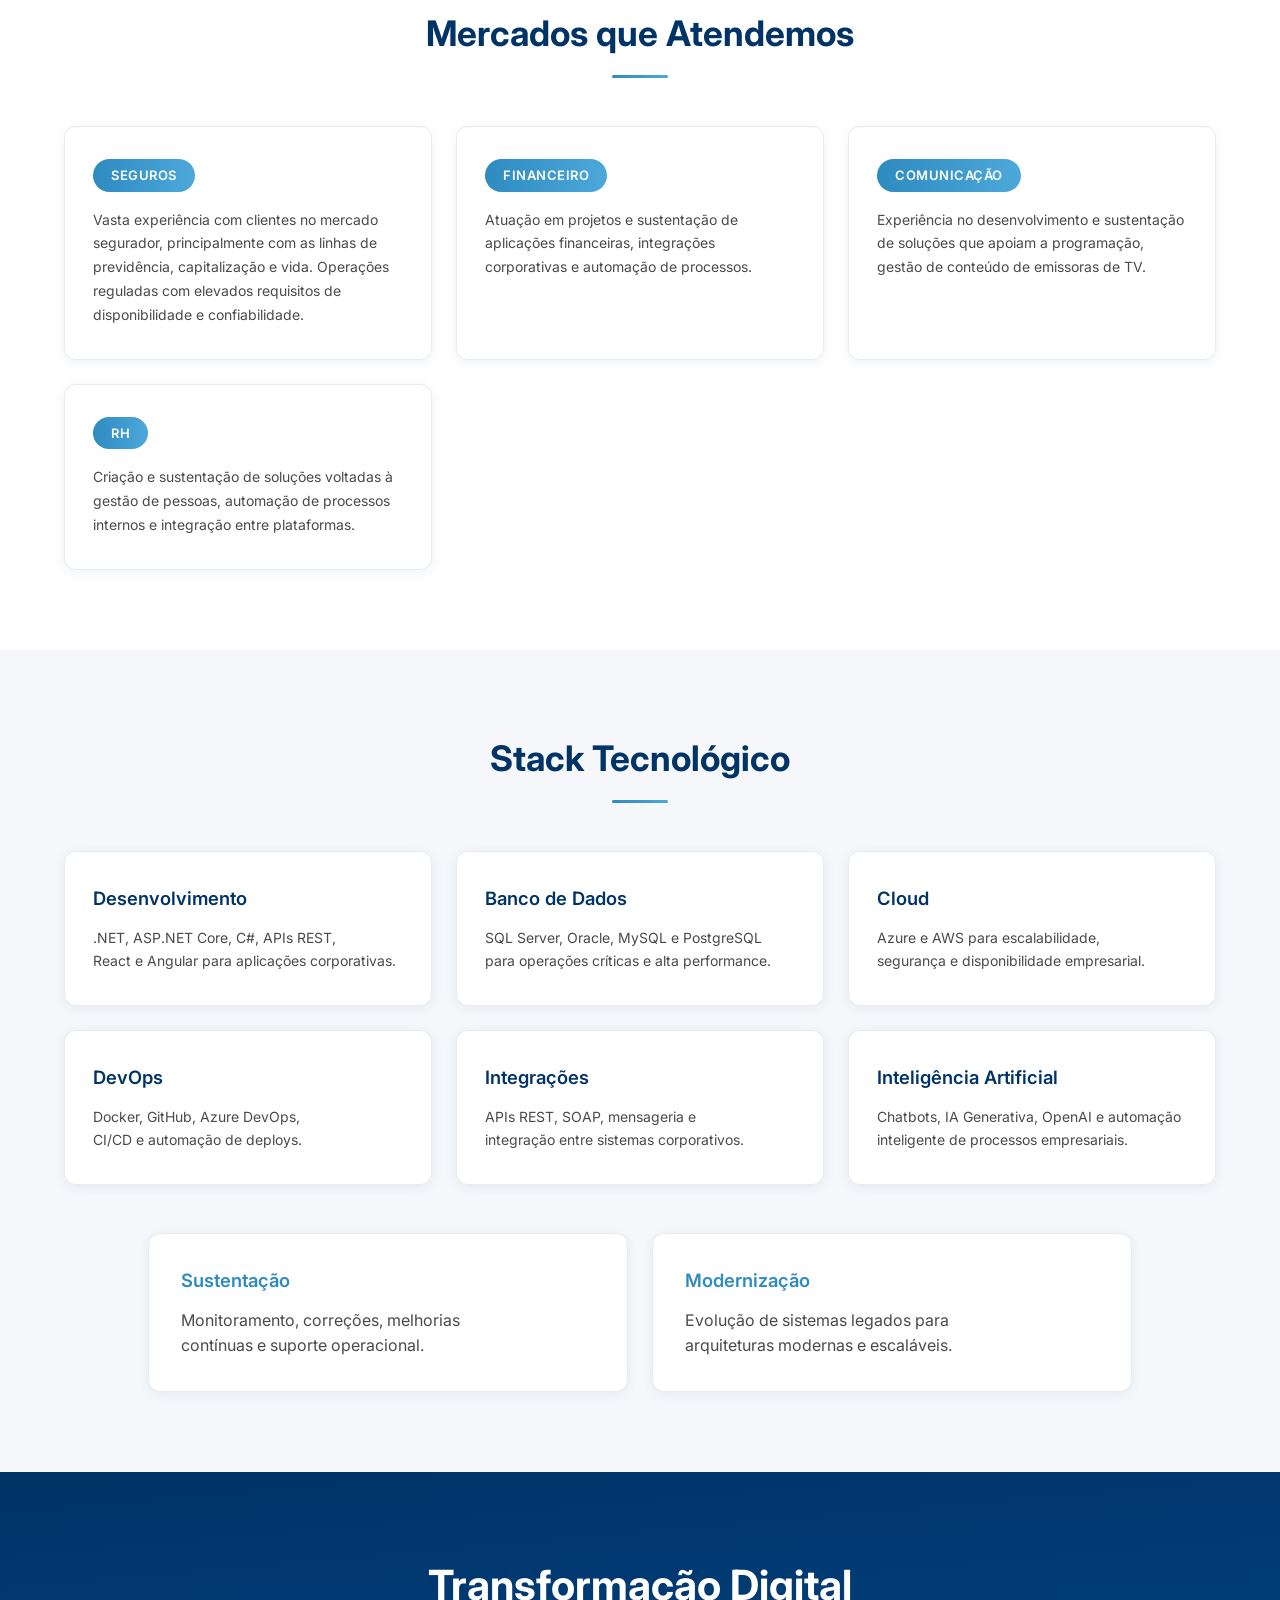
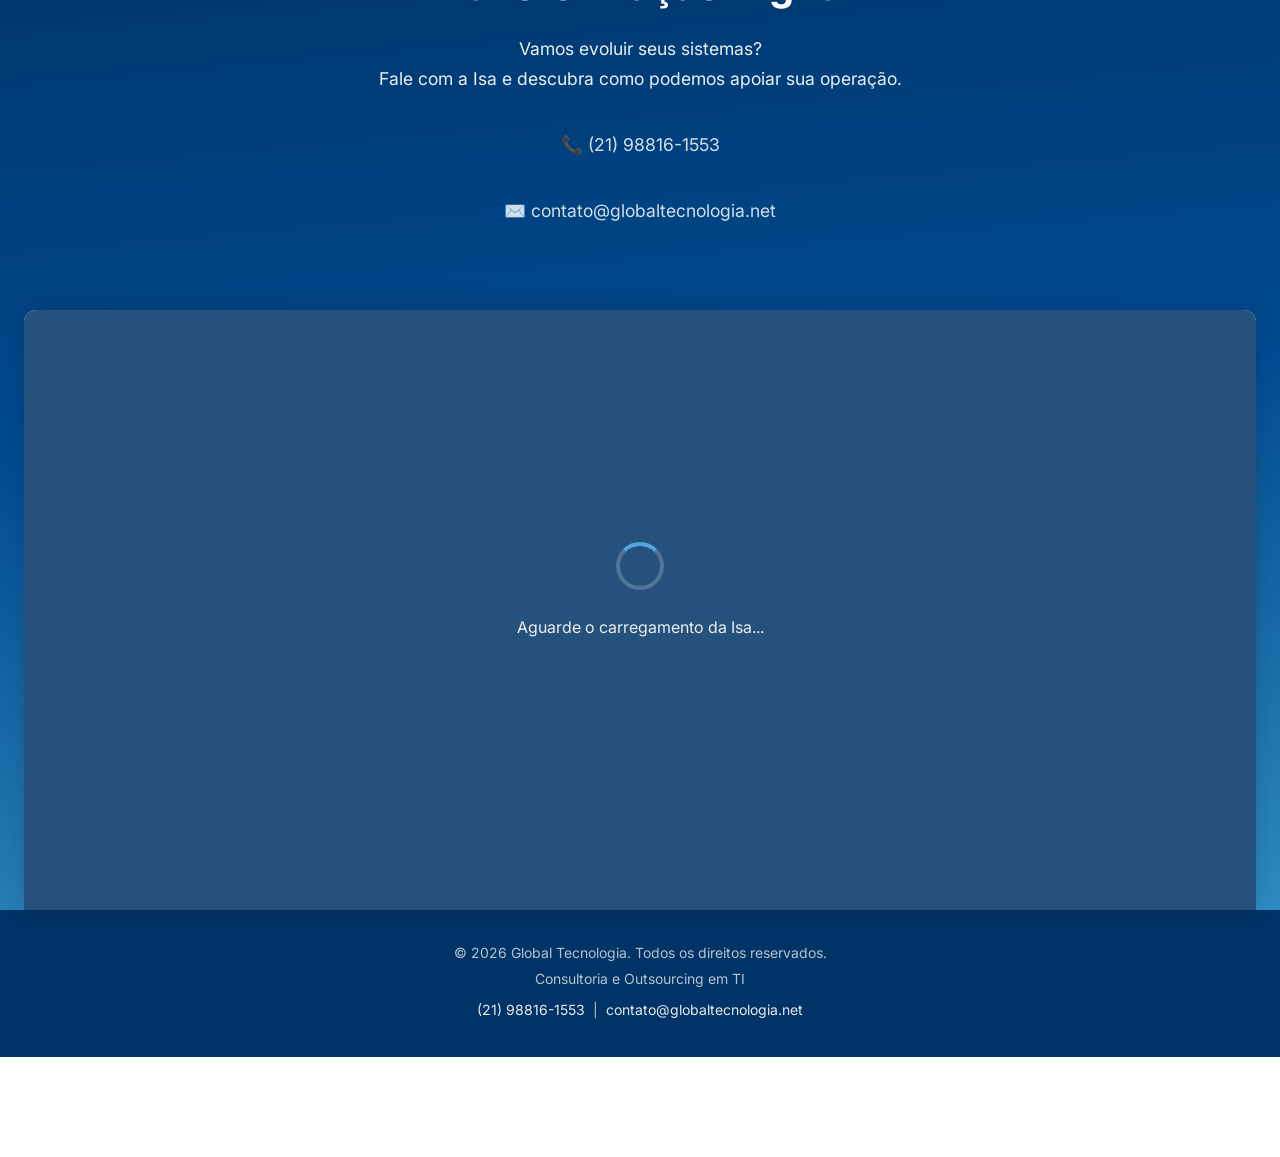
==== commit e937616b: "Adiciona telefone e email de contato no CTA e footer" ====
--- a/index.html
+++ b/index.html
@@ -233,6 +233,10 @@
     <div class="container cta-inner">
       <h2>Transformação Digital</h2>
       <p>Vamos evoluir seus sistemas?<br>Fale com a Isa e descubra como podemos apoiar sua operação.</p>
+      <div style="margin-top: 24px; font-size: 15px; opacity: .9; line-height: 1.8;">
+        <p>📞 <a href="tel:+5521988161553" style="color: var(--branco); text-decoration: none;">(21) 98816-1553</a></p>
+        <p>✉️ <a href="mailto:contato@globaltecnologia.net" style="color: var(--branco); text-decoration: none;">contato@globaltecnologia.net</a></p>
+      </div>
     </div>
     <div class="cta-wrapper">
       <iframe src="https://isa.webconnect.com.br" title="Chat da Isa" class="isa-iframe"></iframe>
@@ -252,6 +256,11 @@
     <div class="container footer-inner">
       <p>&copy; 2026 Global Tecnologia. Todos os direitos reservados.</p>
       <p>Consultoria e Outsourcing em TI</p>
+      <p style="margin-top: 8px;">
+        <a href="tel:+5521988161553" style="color: rgba(255,255,255,.9); text-decoration: none;">(21) 98816-1553</a>
+        &nbsp;|&nbsp;
+        <a href="mailto:contato@globaltecnologia.net" style="color: rgba(255,255,255,.9); text-decoration: none;">contato@globaltecnologia.net</a>
+      </p>
     </div>
   </footer>
 
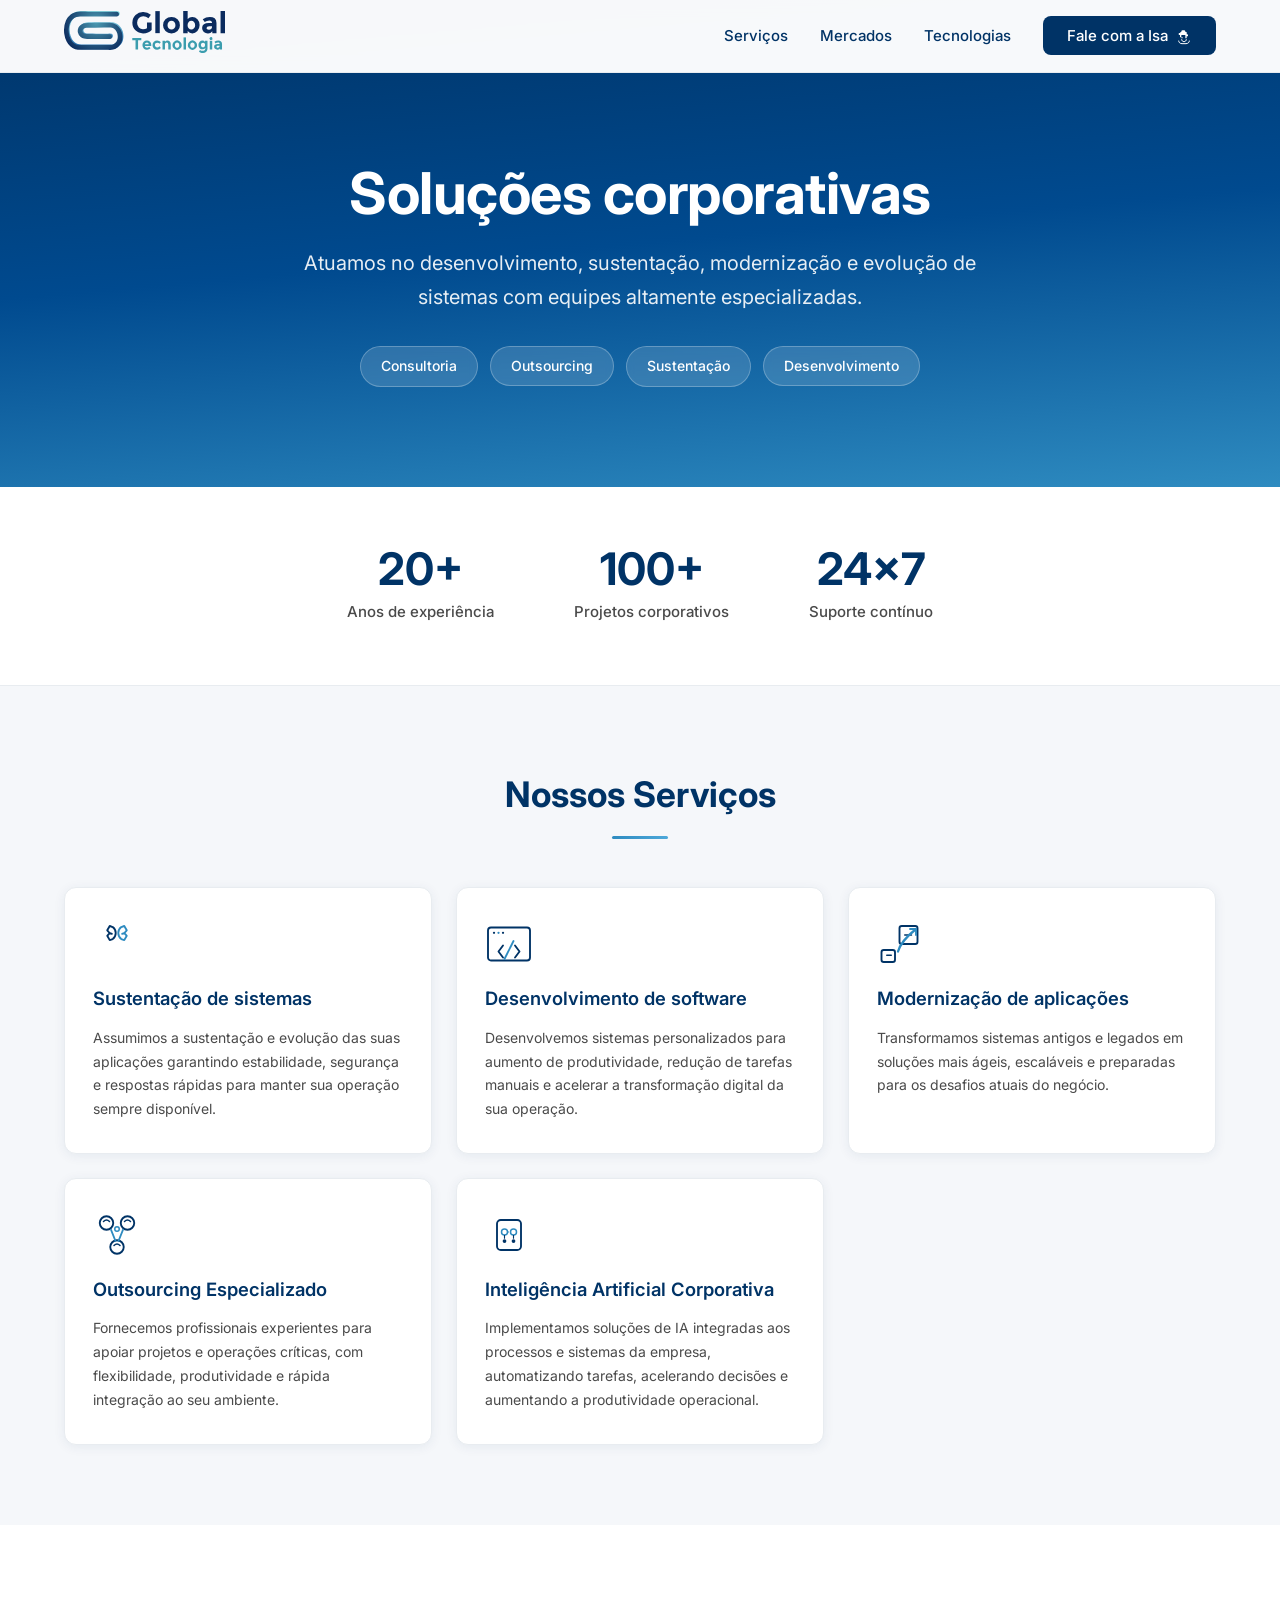
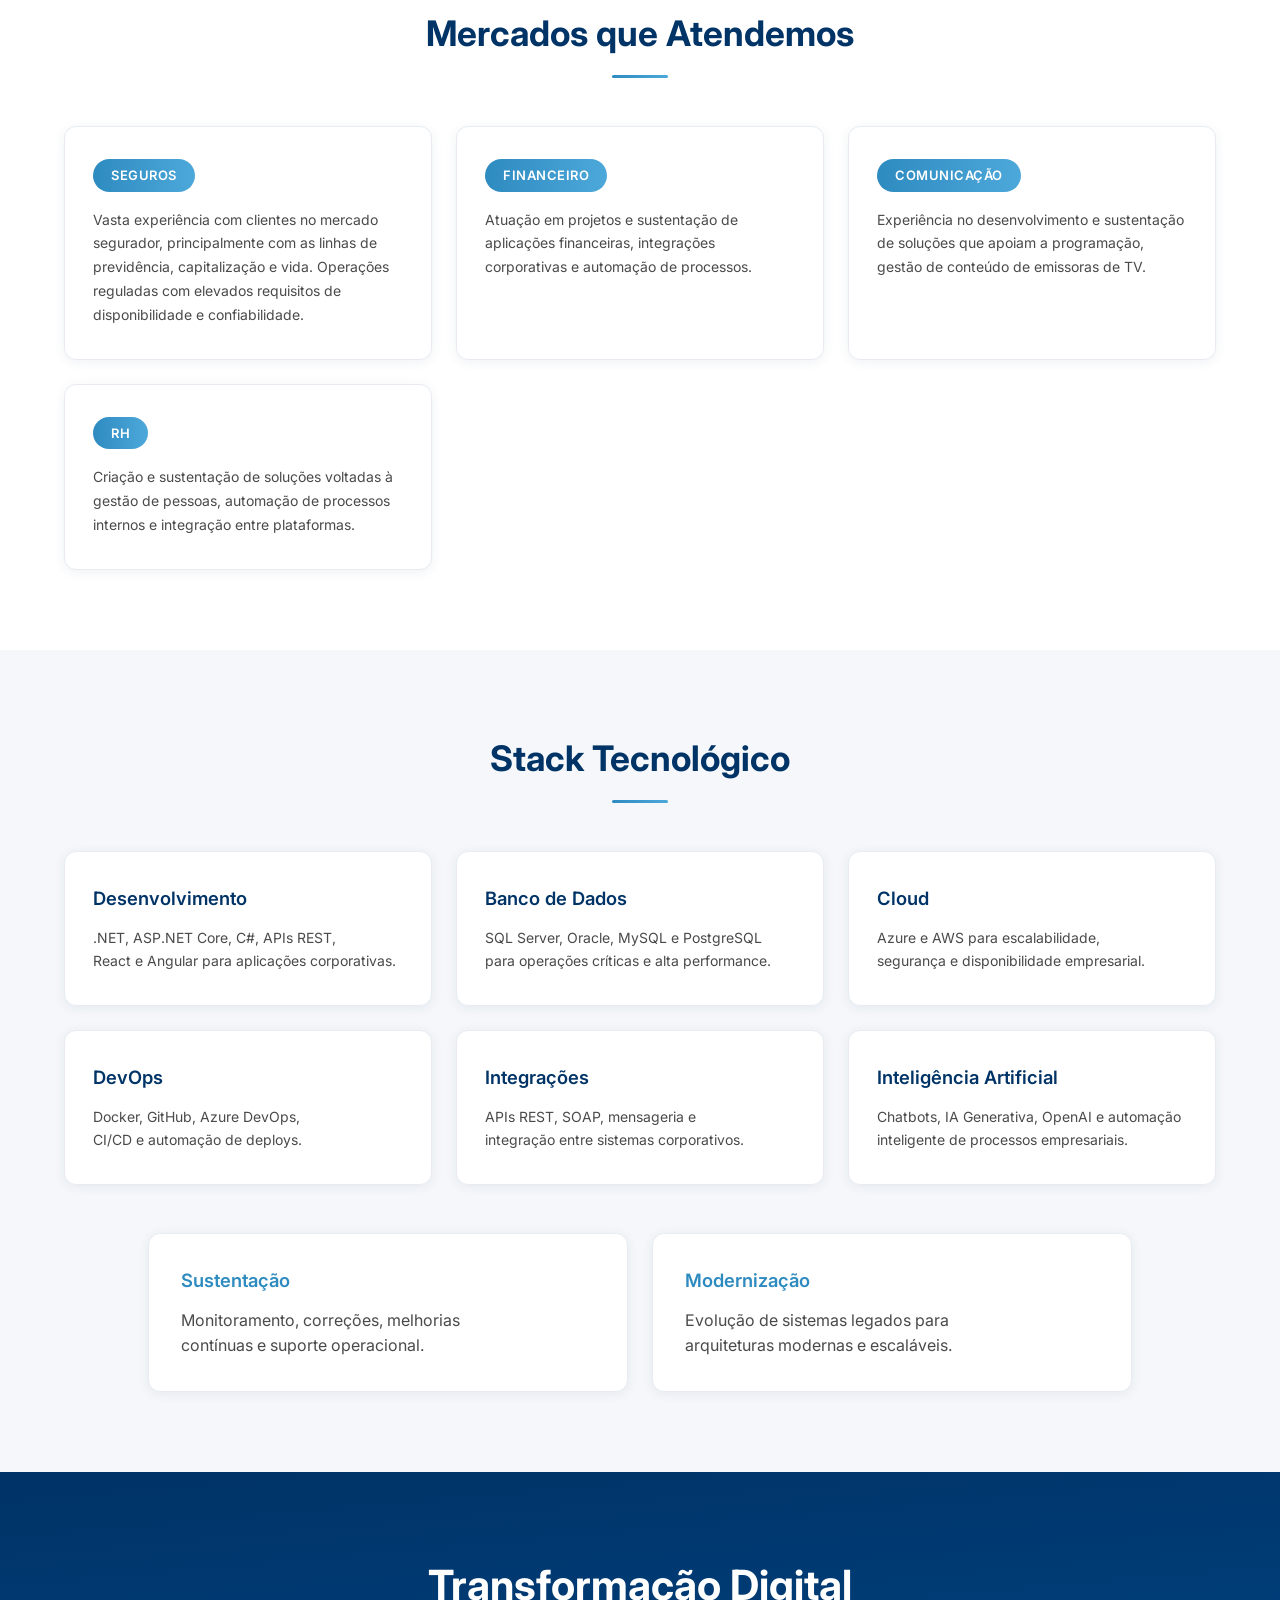
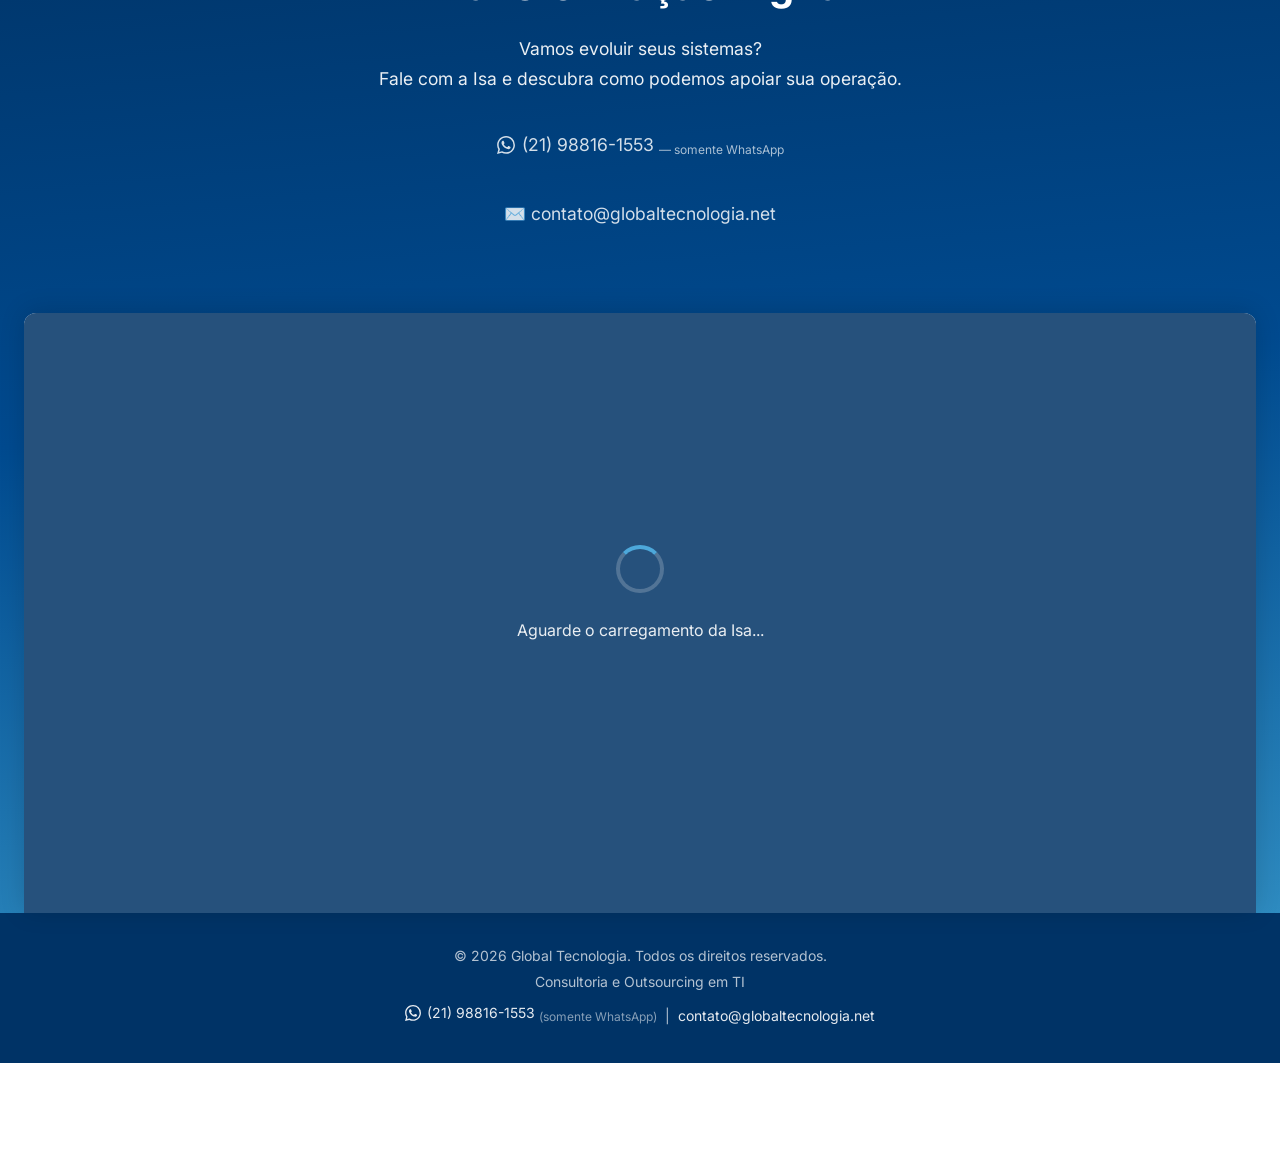
==== commit 7caf40fd: "Troca ícone de telefone por WhatsApp com nota 'somente WhatsApp' no CTA e footer" ====
--- a/index.html
+++ b/index.html
@@ -234,7 +234,7 @@
       <h2>Transformação Digital</h2>
       <p>Vamos evoluir seus sistemas?<br>Fale com a Isa e descubra como podemos apoiar sua operação.</p>
       <div style="margin-top: 24px; font-size: 15px; opacity: .9; line-height: 1.8;">
-        <p>📞 <a href="tel:+5521988161553" style="color: var(--branco); text-decoration: none;">(21) 98816-1553</a></p>
+        <p><a href="https://wa.me/5521988161553" target="_blank" rel="noopener" style="color: var(--branco); text-decoration: none; display: inline-flex; align-items: center; gap: 7px;"><svg viewBox="0 0 24 24" width="18" height="18" fill="currentColor" aria-hidden="true"><path d="M17.472 14.382c-.297-.149-1.758-.867-2.03-.967-.273-.099-.471-.148-.67.15-.197.297-.767.966-.94 1.164-.173.199-.347.223-.644.075-.297-.15-1.255-.463-2.39-1.475-.883-.788-1.48-1.761-1.653-2.059-.173-.297-.018-.458.13-.606.134-.133.298-.347.446-.52.149-.174.198-.298.298-.497.099-.198.05-.371-.025-.52-.075-.149-.669-1.612-.916-2.207-.242-.579-.487-.5-.669-.51-.173-.008-.371-.01-.57-.01-.198 0-.52.074-.792.372-.272.297-1.04 1.016-1.04 2.479 0 1.462 1.065 2.875 1.213 3.074.149.198 2.096 3.2 5.077 4.487.709.306 1.262.489 1.694.625.712.227 1.36.195 1.871.118.571-.085 1.758-.719 2.006-1.413.248-.694.248-1.289.173-1.413-.074-.124-.272-.198-.57-.347m-5.421 7.403h-.004a9.87 9.87 0 01-5.031-1.378l-.361-.214-3.741.982.998-3.648-.235-.374a9.86 9.86 0 01-1.51-5.26c.001-5.45 4.436-9.884 9.888-9.884 2.64 0 5.122 1.03 6.988 2.898a9.825 9.825 0 012.893 6.994c-.003 5.45-4.437 9.884-9.885 9.884m8.413-18.297A11.815 11.815 0 0012.05 0C5.495 0 .16 5.335.157 11.892c0 2.096.547 4.142 1.588 5.945L.057 24l6.305-1.654a11.882 11.882 0 005.683 1.448h.005c6.554 0 11.89-5.335 11.893-11.893a11.821 11.821 0 00-3.48-8.413z"/></svg>(21) 98816-1553</a> <span style="font-size: 12px; opacity: .8;">— somente WhatsApp</span></p>
         <p>✉️ <a href="mailto:contato@globaltecnologia.net" style="color: var(--branco); text-decoration: none;">contato@globaltecnologia.net</a></p>
       </div>
     </div>
@@ -257,7 +257,7 @@
       <p>&copy; 2026 Global Tecnologia. Todos os direitos reservados.</p>
       <p>Consultoria e Outsourcing em TI</p>
       <p style="margin-top: 8px;">
-        <a href="tel:+5521988161553" style="color: rgba(255,255,255,.9); text-decoration: none;">(21) 98816-1553</a>
+        <a href="https://wa.me/5521988161553" target="_blank" rel="noopener" style="color: rgba(255,255,255,.9); text-decoration: none; display: inline-flex; align-items: center; gap: 6px;"><svg viewBox="0 0 24 24" width="16" height="16" fill="currentColor" aria-hidden="true"><path d="M17.472 14.382c-.297-.149-1.758-.867-2.03-.967-.273-.099-.471-.148-.67.15-.197.297-.767.966-.94 1.164-.173.199-.347.223-.644.075-.297-.15-1.255-.463-2.39-1.475-.883-.788-1.48-1.761-1.653-2.059-.173-.297-.018-.458.13-.606.134-.133.298-.347.446-.52.149-.174.198-.298.298-.497.099-.198.05-.371-.025-.52-.075-.149-.669-1.612-.916-2.207-.242-.579-.487-.5-.669-.51-.173-.008-.371-.01-.57-.01-.198 0-.52.074-.792.372-.272.297-1.04 1.016-1.04 2.479 0 1.462 1.065 2.875 1.213 3.074.149.198 2.096 3.2 5.077 4.487.709.306 1.262.489 1.694.625.712.227 1.36.195 1.871.118.571-.085 1.758-.719 2.006-1.413.248-.694.248-1.289.173-1.413-.074-.124-.272-.198-.57-.347m-5.421 7.403h-.004a9.87 9.87 0 01-5.031-1.378l-.361-.214-3.741.982.998-3.648-.235-.374a9.86 9.86 0 01-1.51-5.26c.001-5.45 4.436-9.884 9.888-9.884 2.64 0 5.122 1.03 6.988 2.898a9.825 9.825 0 012.893 6.994c-.003 5.45-4.437 9.884-9.885 9.884m8.413-18.297A11.815 11.815 0 0012.05 0C5.495 0 .16 5.335.157 11.892c0 2.096.547 4.142 1.588 5.945L.057 24l6.305-1.654a11.882 11.882 0 005.683 1.448h.005c6.554 0 11.89-5.335 11.893-11.893a11.821 11.821 0 00-3.48-8.413z"/></svg>(21) 98816-1553</a> <span style="font-size: 12px; opacity: .75;">(somente WhatsApp)</span>
         &nbsp;|&nbsp;
         <a href="mailto:contato@globaltecnologia.net" style="color: rgba(255,255,255,.9); text-decoration: none;">contato@globaltecnologia.net</a>
       </p>
